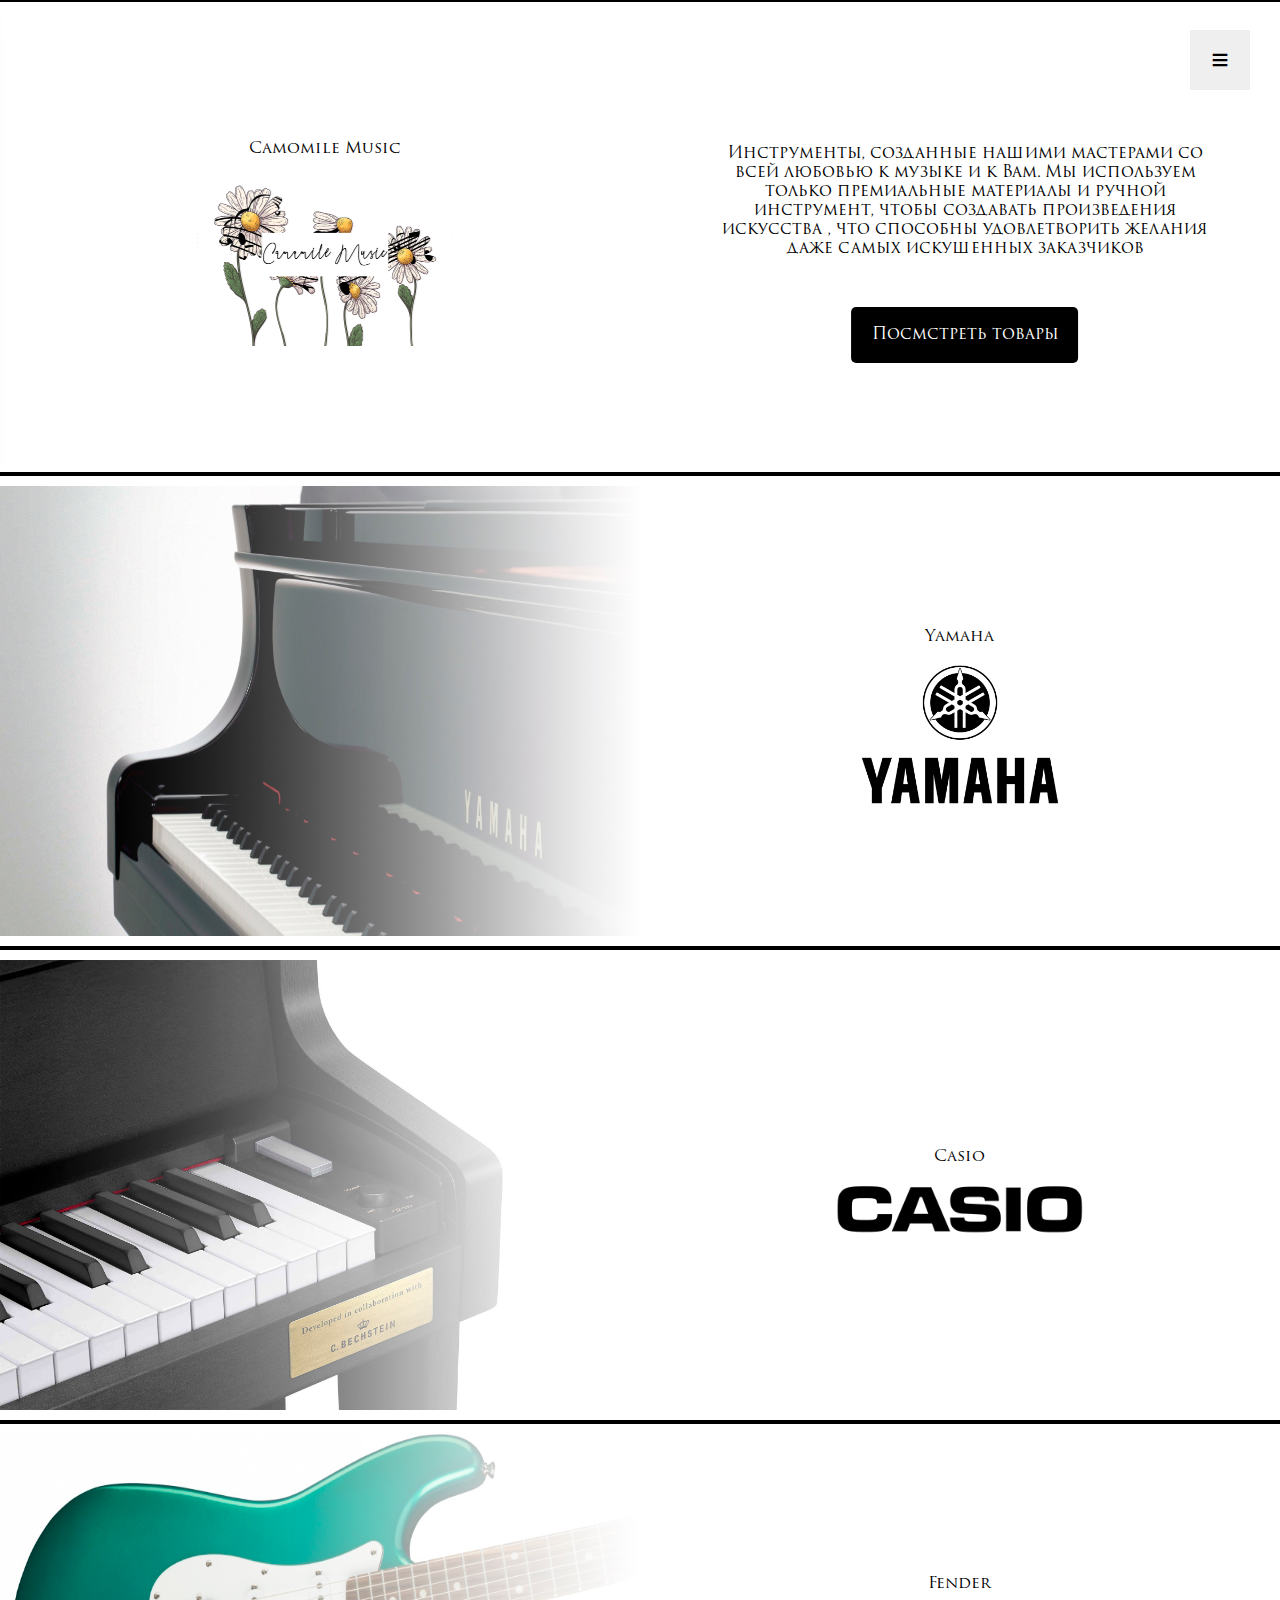
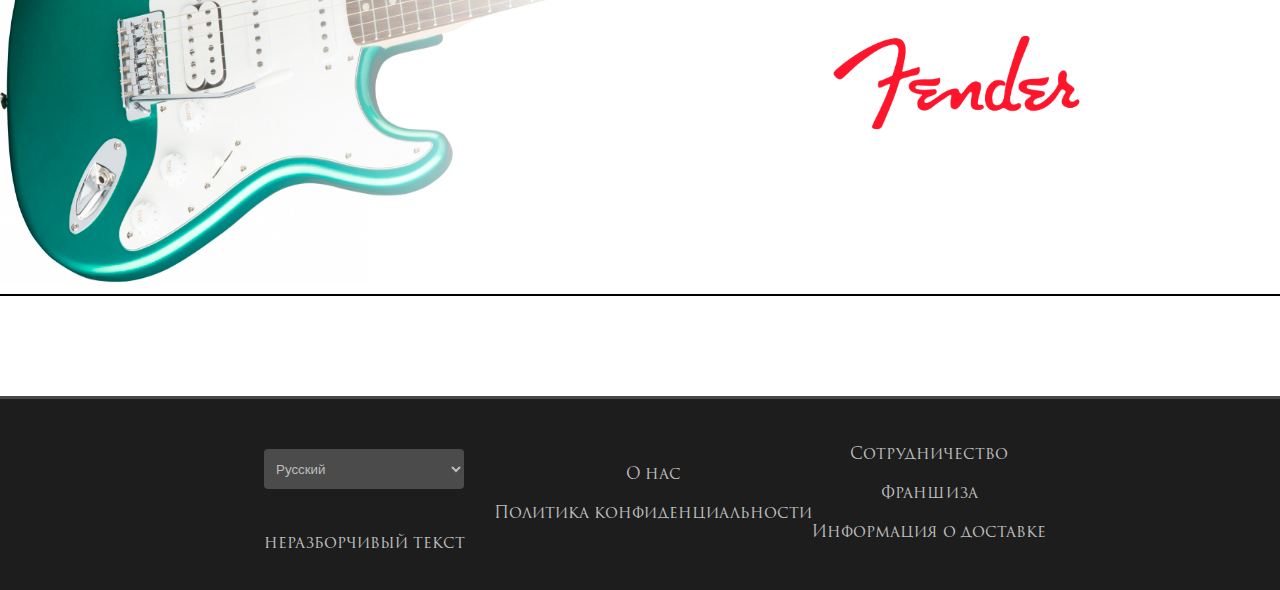
==== catalog.html @ ef1dc5f1 "added files" ====
<!DOCTYPE html>
<html lang="en">
<head>
    <meta charset="UTF-8">
    <meta http-equiv="X-UA-Compatible" content="IE=edge">
    <meta name="viewport" content="width=device-width, initial-scale=1.0">
    <link rel="stylesheet" href="styles.css">
    <title>Каталог</title>
</head>
<body>
    <header class="header">
        <div class="side-menu-button">
            <button>≡</button>
        </div>
        <div class="container">
            <div class="header__flex">
                <img src="images/logo_no_name_small.png" alt="">
                <div class="header__logo">
                    <a href="index.html">Camomile Music</a>
                </div>
                <div class="header__menu">
                    <div class="header__menu__center">
                        <a href="#" class="menu-item">Каталог</a>
                        <a href="#about" class="menu-item">О нас</a>
                        <a href="#map" class="menu-item">Адрес</a>
                        <a href="#conts" class="menu-item">Контакты</a>
                    </div>
                    <div class="header__menu__button">
                        <a href="tel:88005553535" class="header__menu__button__link">+7 800 555 35 35</a>
                    </div>
                </div>
            </div>
        </div>
    </header>
    <div class="overlay"></div>

    <div class="catalog">
        <div class="brands">
            <div class="brand" id="us">
                <div class="brand__banner" id="our-banner"></div>
                <div class="brand__text">
                    <p class="regular-text">Camomile Music</p>
                    <div class="brand__logo">
                        <img src="images/logov2.png" alt="">
                    </div>
                </div>
                <div class="brand__descr">
                    <p class="regular-text">
                        Инструменты, созданные нашими мастерами со всей любовью
                        к музыке и к Вам. Мы используем только премиальные материалы
                        и ручной инструмент, чтобы создавать произведения искусства
                        , что способны удовлетворить желания даже самых искушенных заказчиков
                    </p>
                    <div class="banner-button">
                        <a href="goods.html" class="banner-button__link">Посмстреть товары</a>
                    </div>
                </div>
            </div>

            <div class="brand" id="yamaha">
                <div class="brand__banner" id="yamaha-banner"></div>
                <div class="brand__text" id="our-text">
                    <p class="regular-text">Yamaha</p>
                    <div class="brand__logo">
                        <img src="images/yamaha_logo.png" alt="">
                    </div>
                </div>
                <div class="brand__descr">
                    <p class="regular-text">
                        Японская компания, основанная в далёком 1887 году. Является крупнейшим производитиелем музыкальных инструментов
                        Yamaha - синоним слова "качество"
                    </p>
                    <div class="banner-button">
                        <a href="goods.html" class="banner-button__link">Посмстреть товары</a>
                    </div>
                </div>
            </div>
            <div class="brand" id="casio">
                <div class="brand__banner" id="casio-banner"></div>
                <div class="brand__text">
                    <p class="regular-text">Casio</p>
                    <div class="brand__logo">
                        <img src="images/casio_logo.png" alt="">
                    </div>
                </div>
                <div class="brand__descr">
                    <p class="regular-text">
                        Casio - гигант в производстве электроники, в т.ч. музыкальных
                        инструментов. Цифровые инструменты этого производителя
                        по праву считаются одними из лучших в мире
                    </p>
                    <div class="banner-button">
                        <a href="goods.html" class="banner-button__link">Посмстреть товары</a>
                    </div>
                </div>
            </div>
            <div class="brand" id="fender">
                <div class="brand__banner" id="fender-banner"></div>
                <div class="brand__text">
                    <p class="regular-text">Fender</p>
                    <div class="brand__logo">
                        <img src="images/fender_logo.png" alt="">
                    </div>
                </div>
                <div class="brand__descr">
                    <p class="regular-text">
                        Fender - пионер на рынке электрических и аккустических
                        гитар. Является поистине легендарной фирмой среди музыкантов, а иx
                        Fender Stratocaster стала одной из лучших серийных гитар во всём мире
                    </p>
                    <div class="banner-button">
                        <a href="goods.html" class="banner-button__link">Посмстреть товары</a>
                    </div>
                </div>
            </div>
        </div>
    </div>

    <footer class="footer">
        <div class="container">
            <div class="footer__menu">
                <div class="footer__menu__elem">
                    <select class="footer__menu__lang-select">
                        <option value="">Русский</option>
                        <option value="">English</option>
                        <option value="">日本語</option>
                        <option value="">(Тут ничего не работает)</option>
                    </select>
                    <p>неразборчивый текст</p>
                </div>
                <div class="footer__menu__elem">
                    <a href="index.html#about">О нас</a>
                    <a href="privacy.html">Политика конфиденциальности</a>
                </div>
                <div class="footer__menu__elem">
                    <a href="empty.html">Сотрудничество</a>
                    <a href="#">Франшиза</a>
                    <a href="empty.html">Информация о доставке</a>
                </div>
            </div>
        </div>
    </footer>
</body>
<script src="script.js"></script>
</html>
---- styles.css ----
@font-face {
    font-family: 'Aulia';
    src: url("fonts/20279.otf");
}

@font-face {
    font-family: 'Trajan';
    src: url("fonts/Trajan\ Pro\ 3\ Regular.otf");
}

html {
    scroll-behavior: smooth;
}

body {
    margin: 0 0px;
}

#about, #map, #conts {
    position: relative;
    width: 100%;
    height: 0;
    top: -90px;
}



.side-menu-button {
    display: none;
}

.container {
    max-width: 1324px;
    width: 1324px;
}

.header {
    margin: 0;
    display: flex;
    justify-content: center;
    border-bottom: 1px solid black;
    position: fixed;
    width: 100%;
    top: 0;
    left: 50%;
    transform: translateX(-50%);
    z-index: 100;
    background-color: white;

}

.header__flex > img {
    margin-right: 30px;
}

.header__flex {
    display: flex;
    justify-content: center;
    height: 90px;
    flex-direction: row;
}

.overlay {
    position: fixed;
    top: 0;
    left: 0;
    width: 100%;
    height: 100%;
    background-color: rgba(0, 0, 0, 0.5); /* Прозрачный черный фон */
    opacity: 0;
    pointer-events: none;
    transition: opacity 0.3s ease;
    z-index: 99;
}

.header__logo {
    display: flex;
    align-items: center;
}

.header__logo a {
    font-family: Aulia;
    font-size: 65px;
    margin: 10px 0;
    margin-right: 30px;
    color: black;
    text-decoration: none;
}

.header__menu {
    display: flex;
    flex-direction: row;
    align-items: center;
}

.header__menu__center {
    display: flex;
}

.header__menu__center > a {
    margin: 10px;
    font-family: 'Trajan';
    text-decoration: none;
    color: black;
    padding: 10px;
    border: none;
    border-bottom: 1px solid white;
    transition: border-bottom 0.3s ease-in-out;
    background-color: white;
    font-size: 16px;
}

.header__menu__center > a:hover {
    border-bottom: 1px solid black;
    cursor: pointer;
}

.header__menu__button {
    display: flex;
    justify-content: flex-end;
    align-items: center;
    padding-left: 20px;
}

.banner-button__link {
    font-family: 'Trajan';
    color: white;
    text-decoration: none;
    padding: 20px 20px;
    border-radius: 5px;
    background-color: black;
    transition: background-color 0.3s ease;
}

.header__menu__button__link {
    font-family: 'Trajan';
    color: white;
    text-decoration: none;
    padding: 10px 20px;
    border-radius: 5px;
    background-color: black;
    border: 1px solid white;
    transition: background-color 0.3s ease;
}
  
.header__menu__button__link:hover,
.header__menu__button__link:focus,
.header__menu__button__link:active {
    background-color: white;
    color: black;
    border: 1px solid black;
}

.banner-button__link:hover,
.banner-button__link:focus,
.banner-button__link:active {
    background-color: white;
    color: black;
    border: 1px solid black;
}


.main {
    margin-top: 5px;
    position: relative;
    top: 71px;
    display: flex;
    justify-content: center;
    align-items: center;
    flex-direction: column;
}

#slide1 {
    background-image: url("images/piano_bw.jpg");
}

#slide2 {
    background-image: url("images/piano.png");
}

#slide3 {
    background-image: url("images/piano_bw.jpg");
}


.slider {
    height: calc(100vh - 71px);
    width: 100%;
    position: relative;
    overflow: hidden;
}

.slides {
    height: 100%;
    transition: transform 1s ease-out;
    position: relative;
    overflow: hidden;
}

.slide {
    position: absolute;
    display: flex;
    height: 100%;
    width: 100%;
    justify-content: center;
    background-repeat: no-repeat;
    background-size: cover;
    opacity: 0;
    transition: opacity 2s ease-in-out;
}

.slide.active {
    opacity: 1;
}


.slide__window {
    display: flex;
    flex: 0 700px;
    min-height: 400px;
    background-color: white;
    align-self: center;
    margin: 0 10px;
    border-radius: 50px;
    justify-content: center;
    align-items: center;
    padding: 10px;
}

.slide__window__text-box {
    width: calc(100% - 80px);
    height: calc(100% - 60px);
    border: 4px solid black;
    border-radius: 50px;
    padding: 30px;
}

.slide__window__text {
    font-family: 'Trajan';
    text-align: center;
    padding: 5px;
}

.slide__window__text_small {
    font-size: medium;
}

@keyframes fade {
    0% {opacity: 0;}
    50% {opacity: 0.5;}
    100% {opacity: 1;}
}

.sep {
    background-image: url("images/orn2.png");
    width: 100%;
    height: 120px;
    background-position: center;
    background-size: 100vw;
    margin: 10px auto;

}

.sep.rev {
    transform: rotate(180deg);
}

.info {
    display: flex;
    justify-content: center;
    text-align: center;
    margin: 15px;
}

.info__first {
    display: flex;
    flex-wrap: wrap;
    justify-content: space-between;
    text-align: left;
    align-items: center;
}

.info__first__header {
    flex: 0 1 600px;
    margin: 30px 0;
}

.info__first__text {
    flex: 0 1 600px;
}

.info__text {
    text-align: center;
    font-weight: bold;
}

.info__second {
    margin-top: 50px;
    display: flex;
    flex-direction: row;
    justify-content: space-between;
    flex-wrap: wrap;
}

.info__second__element {
    flex: 1 200px;
    border-right: 1px solid black;
}

.about {
    display: flex;
    justify-content: center;
    font-family: 'Trajan';
}

.about__flex {
    display: flex;
    flex-wrap: wrap;
    justify-content: space-between;
    margin-left: 1%;
}

.about__headline {
    font-size: 40px;
    font-weight: bold;
    text-align: center;
}

.about__info {
    display: flex;
    flex-direction: column;
    flex: 0 500px;
    margin: auto;
}

.about__info__first {
    display: flex;
    width: 100%;
    flex-wrap: wrap;
    justify-content: space-around;
}

.about__info__first__header {
    font-size: 35px;
    text-align: left;
    flex: 1 500px;
    margin-right: 30px;
}

.about__info__first__text {
    flex: 1 500px;
}

#orn3 {
    background-image: url("images/orn3.png");
    background-size: cover;
    height: 140px;
}

.about__info__second {
    display: flex;
    /* flex-wrap: wrap; */
    justify-content: space-between;
    margin: 60px 0;
}

.about__info__second__header {
    font-size: 35px;
    font-weight: bold;
    margin-right: 20px;
    text-align: center;
}

.about__info__second__text {
    font-size: 20px;
    flex: 1;
    border-left: 2px solid black;
    text-align: center;
    margin: 0;

}

.empty {
    display: flex;
    position: relative;
    align-items: center;
    justify-content: center;
    text-align: center;
    height: calc(100vh - 280px);
    width: 100%;
    flex-direction: column;
}


.empty > .container {
    display: flex;
    flex-direction: column;
}

#empty-sep {
    position: relative;
    top: 90px;
}

.catalog {
    display: flex;
    position: relative;
    top: 90px;
    overflow: hidden;
    width: 150%;
}

.brand {
    display: flex;
    height: calc(55vh - 45px);
    align-items: center;
    width: 100%;
    transition: transform 0.5s ease;
    border: 2px solid black;
    padding: 10px 0;
}

.brand.shifted {
    transform: translateX(-33%);
}

.brand__banner {
    /* flex: 1 1 33%; */
    width: calc(100% / 3);
    height: 100%;
    background-size: 100% 100%;
    background-repeat: no-repeat;
}


.brands {
    display: flex;
    flex-direction: column;
    width: 100%;
    align-items: center;
}

.brand__text {
    /* flex: 1 1 33%; */
    width: calc(100% / 3);
    text-align: center;
    z-index: 3;
}

.brand__descr {
    display: flex;
    flex-direction: column;
    justify-content: center;
    align-items: center;
    /* flex: 1 33%; */
    width: calc(100% / 3);
    text-align: center;
}

.brand__descr > p {
    width: 80%;
}

#yamaha-banner {
    background-image: url("images/yamaha1.jpg");
}

#our-banner {
    background-image: url("images/our-work.jpg");
}

#casio-banner {
    background-image: url("images/casio.jpg");
    background-size: 80% 100%;
}

#fender-banner {
    background-image: url("images/fender1.jpg");
}


.brand__logo img {
    height: 40%;
    width: 40%;
}


.brand.reverse {
    flex-direction: row-reverse;
}

.small-text {
    font-size: 14px;
    font-family: 'Trajan';
}

.large-text {
    font-size: 35px;
    font-family: 'Trajan';
}

.xlarge-text {
    font-size: 50px;
    font-family: 'Trajan';
}

.regular-text {
    font-size: 20px;
    font-family: 'Trajan';
    text-decoration: none;
    color: black;
}

.map {
    display: flex;
    justify-content: center;
    font-family: 'Trajan';
    text-align: center;
    margin: 40px;
}

.map__window {
    display: flex;
    flex: 1 0 1500px;
}

.conts {
    display: flex;
    justify-content: center;
    height: 300px;
    align-items: center;
}

.conts__text {
    display: flex;
    flex-direction: row;
    flex-wrap: wrap;
    justify-content: space-between;
}

.conts__text__first {
    flex: 0 608px;
    text-align: right;
    margin: auto;
}

.conts__text__contacts {
    height: 100%;
    flex: 0 608px;
    margin: auto;
    border-left: 1px solid black;
    padding-left: 30px;
}

.conts__text__contacts a {
    color: black;
}


.footer {
    background-color: #1D1D1D;
    display: flex;
    justify-content: center;
    align-items: center;
    color:rgb(190, 190, 190);
    font-family: 'Trajan';
    margin-top: 100px;
}

.footer > .container {
    width: 1300px;
}

.footer__logo {
    display: flex;
    align-items: center;
    height: 100px;
    padding: 0 12px;
}

.footer__menu__lang-select {
    height: 40px;
    width: 200px;
    background-color: #4b4b4b;
    border: none;
    color: rgb(190, 190, 190);
    border-radius: 4px;
    padding: 8px;
}

.footer__menu {
    display: flex;
    padding: 20px 12px;
    justify-content: space-between;
    border-top: 3px solid rgb(71, 71, 71);
    flex-wrap: wrap;
}

.footer__menu__elem a, .footer__bottom a {
    color: rgb(190, 190, 190);
    text-decoration: none;
    display: block;
    padding: 10px 0;
}

.banner-button {
    margin-top: 50px;
}

.footer__menu__elem {
    display: flex;
    flex-direction: column;
    /* width: 30%; */
    flex-basis: content;
    justify-content: center;
}

.footer__apps, .footer__bottom {
    justify-content: space-evenly;
}

.footer__bottom {
    flex-wrap: wrap;
}

.footer__bottom > a {
    padding: 10px 10px;
}

.privacy {
    display: flex;
    justify-content: center;
    margin: 100px 0 30px;
}

.goods {
    position: relative;
    top: 90px;
    display: flex;
    justify-content: center;
    font-family: 'Trajan';
    text-align: center;
}

.goods__price {
    display: flex;
    justify-content: space-between;
    flex-wrap: wrap;
}

.good__price__elem {
    flex: 0 358px;
    margin: auto;
}

.good__price__elem > img {
    width: 100%;
}

@media screen and (max-width: 1310px) {
    .sep {
        /* background-image: url("images/orn1.png"); */
        width: 95vw;
        height: 70px;
        background-size: 100vw 100%;
    }

    #orn3 {
        height: 90px;
        background-repeat: no-repeat;
    }


    .catalog {
        top: 0;
    }

    .conts__text__contacts {
        border: none;
        justify-content: center;
        text-align: center;
        padding: 0;
    }

    .conts__text__first {
        justify-content: center;
        text-align: center;
    }

    .header__flex > img {
        display: none;
    }

    .empty {
        top: 0;
    }

    .large-text {
        font-size: 25px;
    }

    .regular-text {
        font-size: 16px;
    }

    
    .header__flex {
        position: fixed;
        top: 0;
        right: -500px;
        width: 300px;
        height: 100vh;
        background-color: white;
        transition: right 0.3s ease;
        flex-direction: column;
        justify-content: start;
        background-image: url("images/logo_no_name.png");
        background-size: 120%;
        background-repeat: no-repeat;
        background-position: bottom;
    }
    
    #about, #map, #conts {
        position: relative;
        width: 100%;
        height: 0;
        top: 0px;
    }
    

    body {
        margin: 0;
        padding: 0;
    }

    .header__flex.open {
        right: 0;
    }

    .overlay.open {
        opacity: 1;
        pointer-events: auto;
    }
    
    .footer__menu {
        align-items: center;
        justify-content: center;
        text-align: center;
    }

    .footer__menu__lang-select {
        margin: 30px;
    }

    .side-menu-button.hide {
        display: none;
    }

    .header__logo {
        text-align: right;
    }


    .header {
        border-bottom: none;
    }

    .header__menu {
        flex-direction: column;
    }

    .header__menu__center {
        display: flex;
        flex-direction: column;
        width: 80%;
        padding: 20px;

    }

    .header__pic {
        display: none;
    }


    .header__menu__center > a {
        width: 100%;
        display: block;
        text-align: right;
        border-bottom: 1px solid #f1f1f1;
        margin: 10px 5px 10px 0;
        padding: 0;

    }

    .side-menu-button {
        display: block;
        position: fixed;
        top: 30px;
        right: 30px;
    }

    .side-menu-button button {
        height: 60px;
        width: 60px;
        font-size: 30px;
        border: none;
        cursor: pointer;
    }

    * {
        -webkit-tap-highlight-color: transparent;
    }

    .banner {
        height: 100vh;
    }

    .main {
        margin: 0;
        top: 0;
    }

    .slider {
        height: 100vh;
    }

    .info__first {
        text-align: center;
    }

    .info__second__element {
        border-right: none;
        border-bottom: 1px solid black;
    }
}
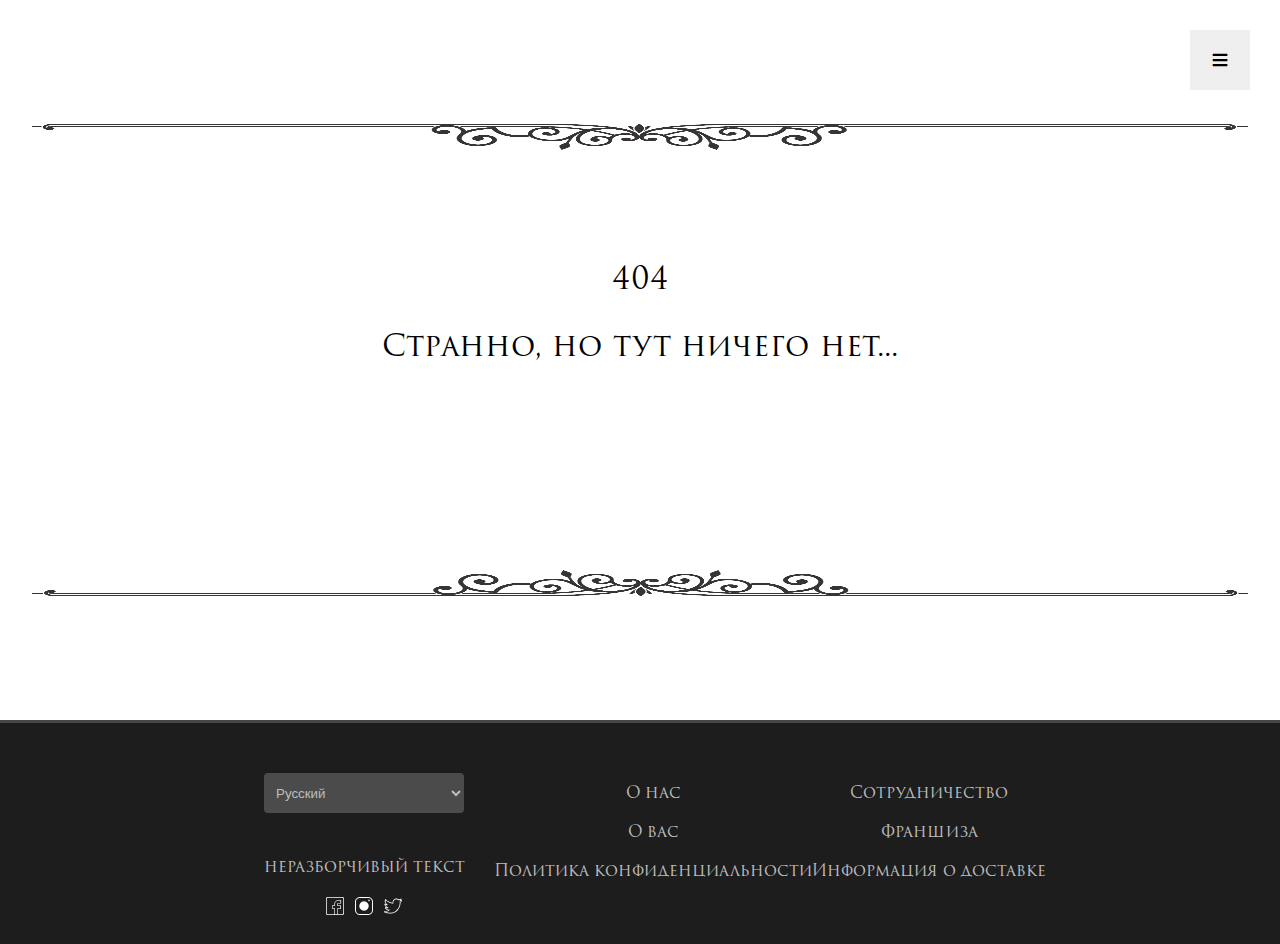
==== commit f9d0010a: "update" ====
--- a/catalog.html
+++ b/catalog.html
@@ -6,6 +6,15 @@
     <meta name="viewport" content="width=device-width, initial-scale=1.0">
     <link rel="stylesheet" href="styles.css">
     <title>Каталог</title>
+    <script>
+        function checkScreenWidth() {
+            if (window.innerWidth <= 1310) {
+                window.location.href = 'empty.html'
+            }
+        }
+
+        window.onload = checkScreenWidth;
+    </script>
 </head>
 <body>
     <header class="header">
@@ -52,7 +61,7 @@
                         , что способны удовлетворить желания даже самых искушенных заказчиков
                     </p>
                     <div class="banner-button">
-                        <a href="goods.html" class="banner-button__link">Посмстреть товары</a>
+                        <a href="goods.html" class="banner-button__link">Посмотреть товары</a>
                     </div>
                 </div>
             </div>
@@ -71,7 +80,7 @@
                         Yamaha - синоним слова "качество"
                     </p>
                     <div class="banner-button">
-                        <a href="goods.html" class="banner-button__link">Посмстреть товары</a>
+                        <a href="goods.html" class="banner-button__link">Посмотреть товары</a>
                     </div>
                 </div>
             </div>
@@ -90,7 +99,7 @@
                         по праву считаются одними из лучших в мире
                     </p>
                     <div class="banner-button">
-                        <a href="goods.html" class="banner-button__link">Посмстреть товары</a>
+                        <a href="goods.html" class="banner-button__link">Посмотреть товары</a>
                     </div>
                 </div>
             </div>
@@ -109,7 +118,7 @@
                         Fender Stratocaster стала одной из лучших серийных гитар во всём мире
                     </p>
                     <div class="banner-button">
-                        <a href="goods.html" class="banner-button__link">Посмстреть товары</a>
+                        <a href="goods.html" class="banner-button__link">Посмотреть товары</a>
                     </div>
                 </div>
             </div>
--- a/styles.css
+++ b/styles.css
@@ -388,7 +388,6 @@
     text-align: center;
     height: calc(100vh - 280px);
     width: 100%;
-    flex-direction: column;
 }
 
 
@@ -832,4 +831,12 @@
         border-right: none;
         border-bottom: 1px solid black;
     }
+
+    .empty {
+        height: 50vh;
+    }
+
+    .empty p {
+        font-size: 30px;
+    }
 }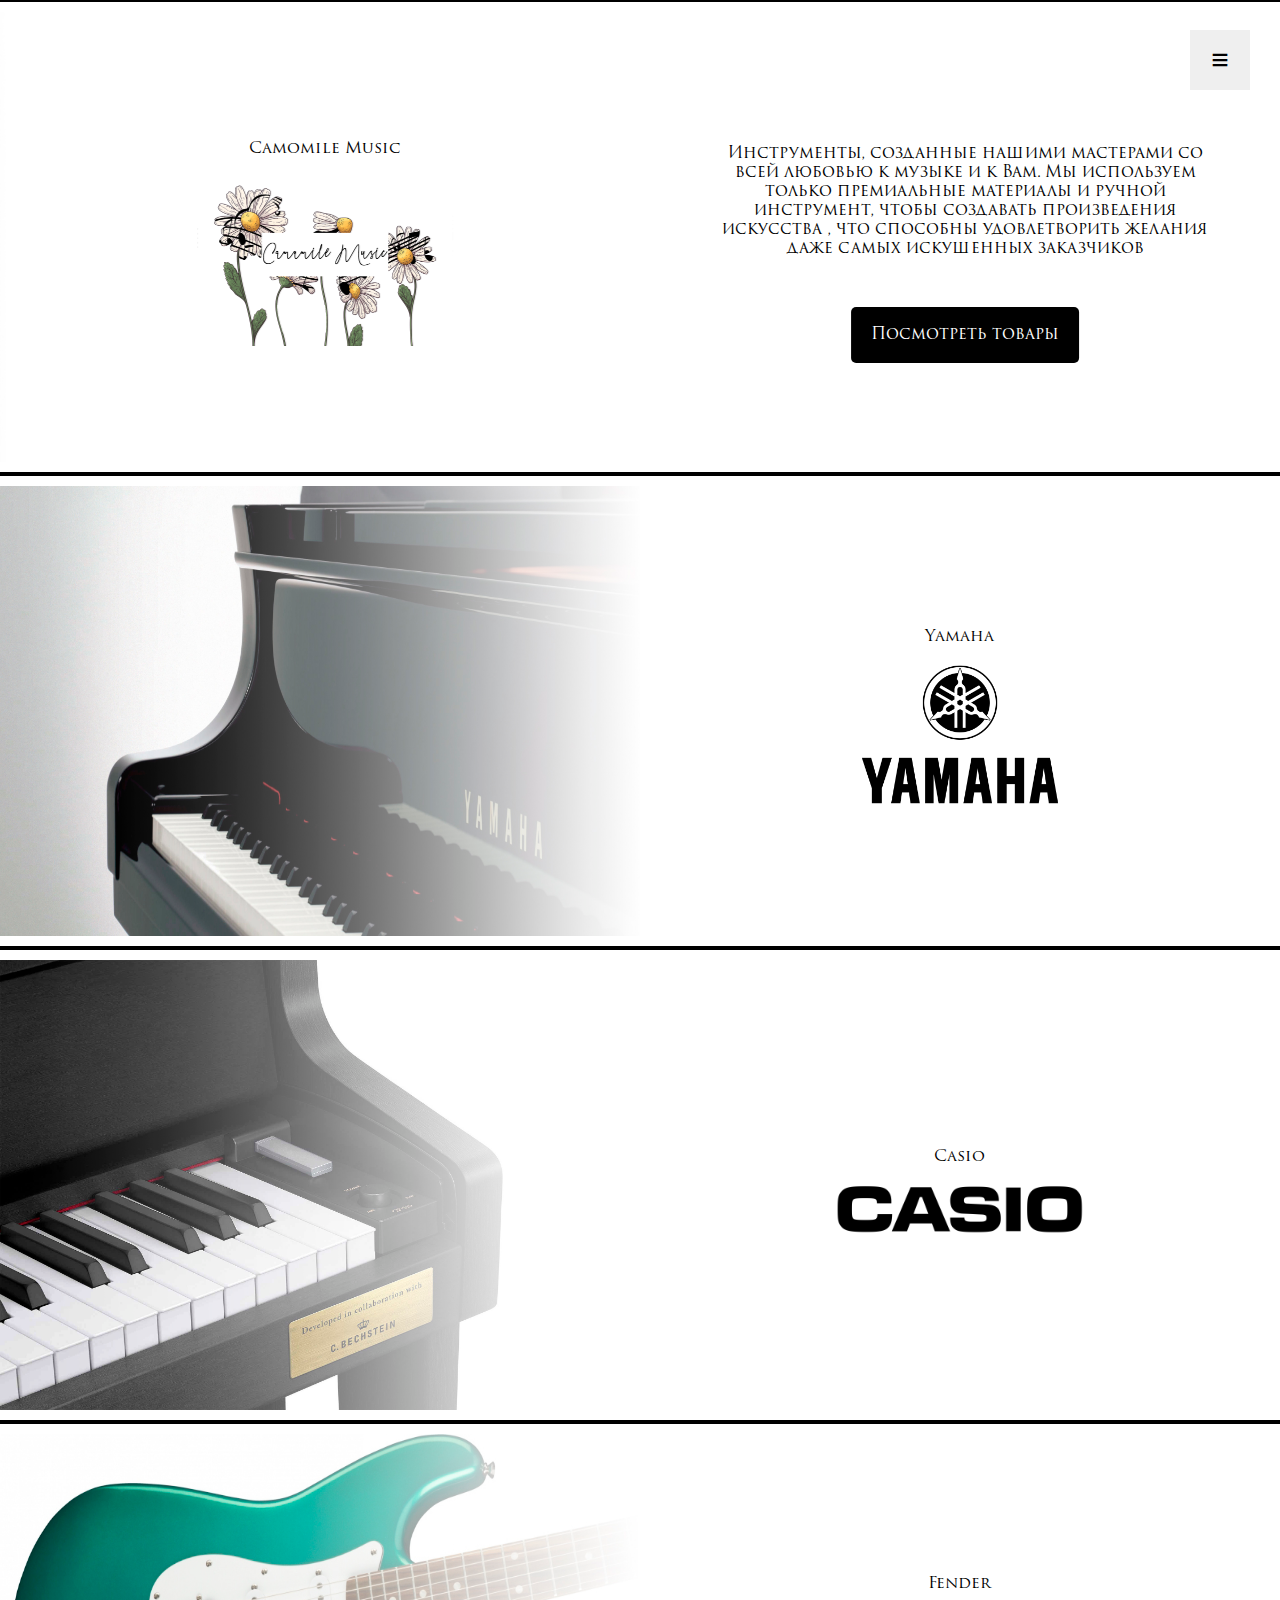
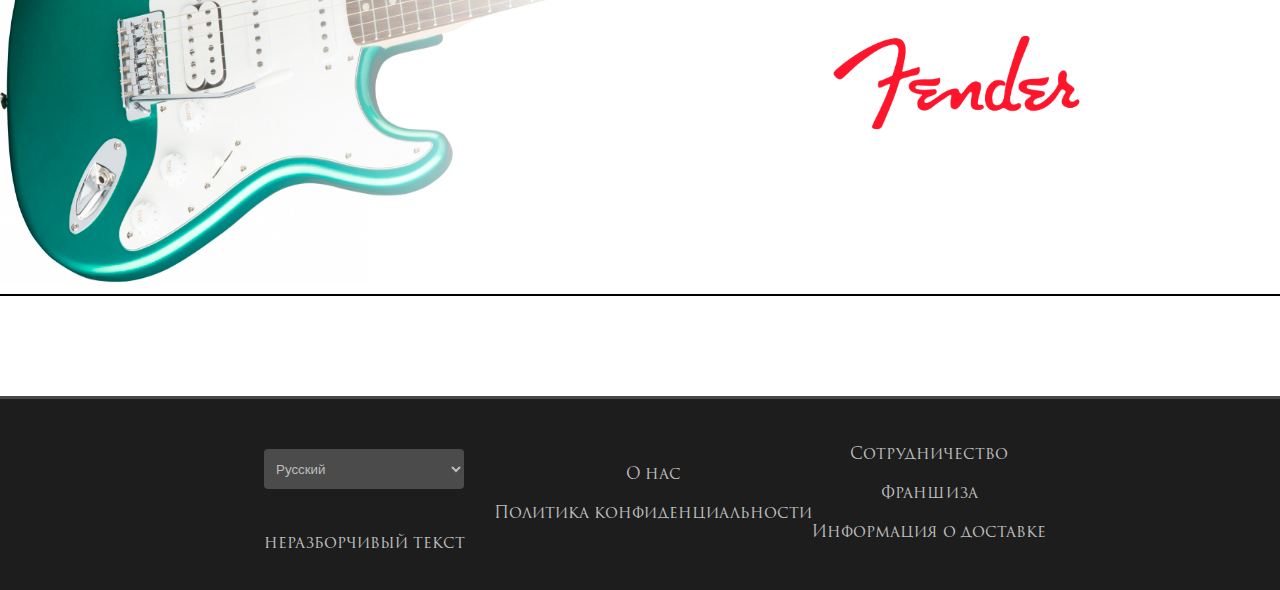
==== commit 784443aa: "Removed unused function" ====
--- a/catalog.html
+++ b/catalog.html
@@ -7,13 +7,13 @@
     <link rel="stylesheet" href="styles.css">
     <title>Каталог</title>
     <script>
+        // функция для проверки размера экрана. Я хотел сделать отдельную странцу под мобилку, но мне стало лень
         function checkScreenWidth() {
             if (window.innerWidth <= 1310) {
                 window.location.href = 'empty.html'
             }
         }
-
-        window.onload = checkScreenWidth;
+        // функция нигде не вызывается, но её определение я оставил на будущее
     </script>
 </head>
 <body>
--- a/styles.css
+++ b/styles.css
@@ -824,7 +824,7 @@
     }
 
     .info__first {
-        text-align: center;
+        text-align: center;  
     }
 
     .info__second__element {
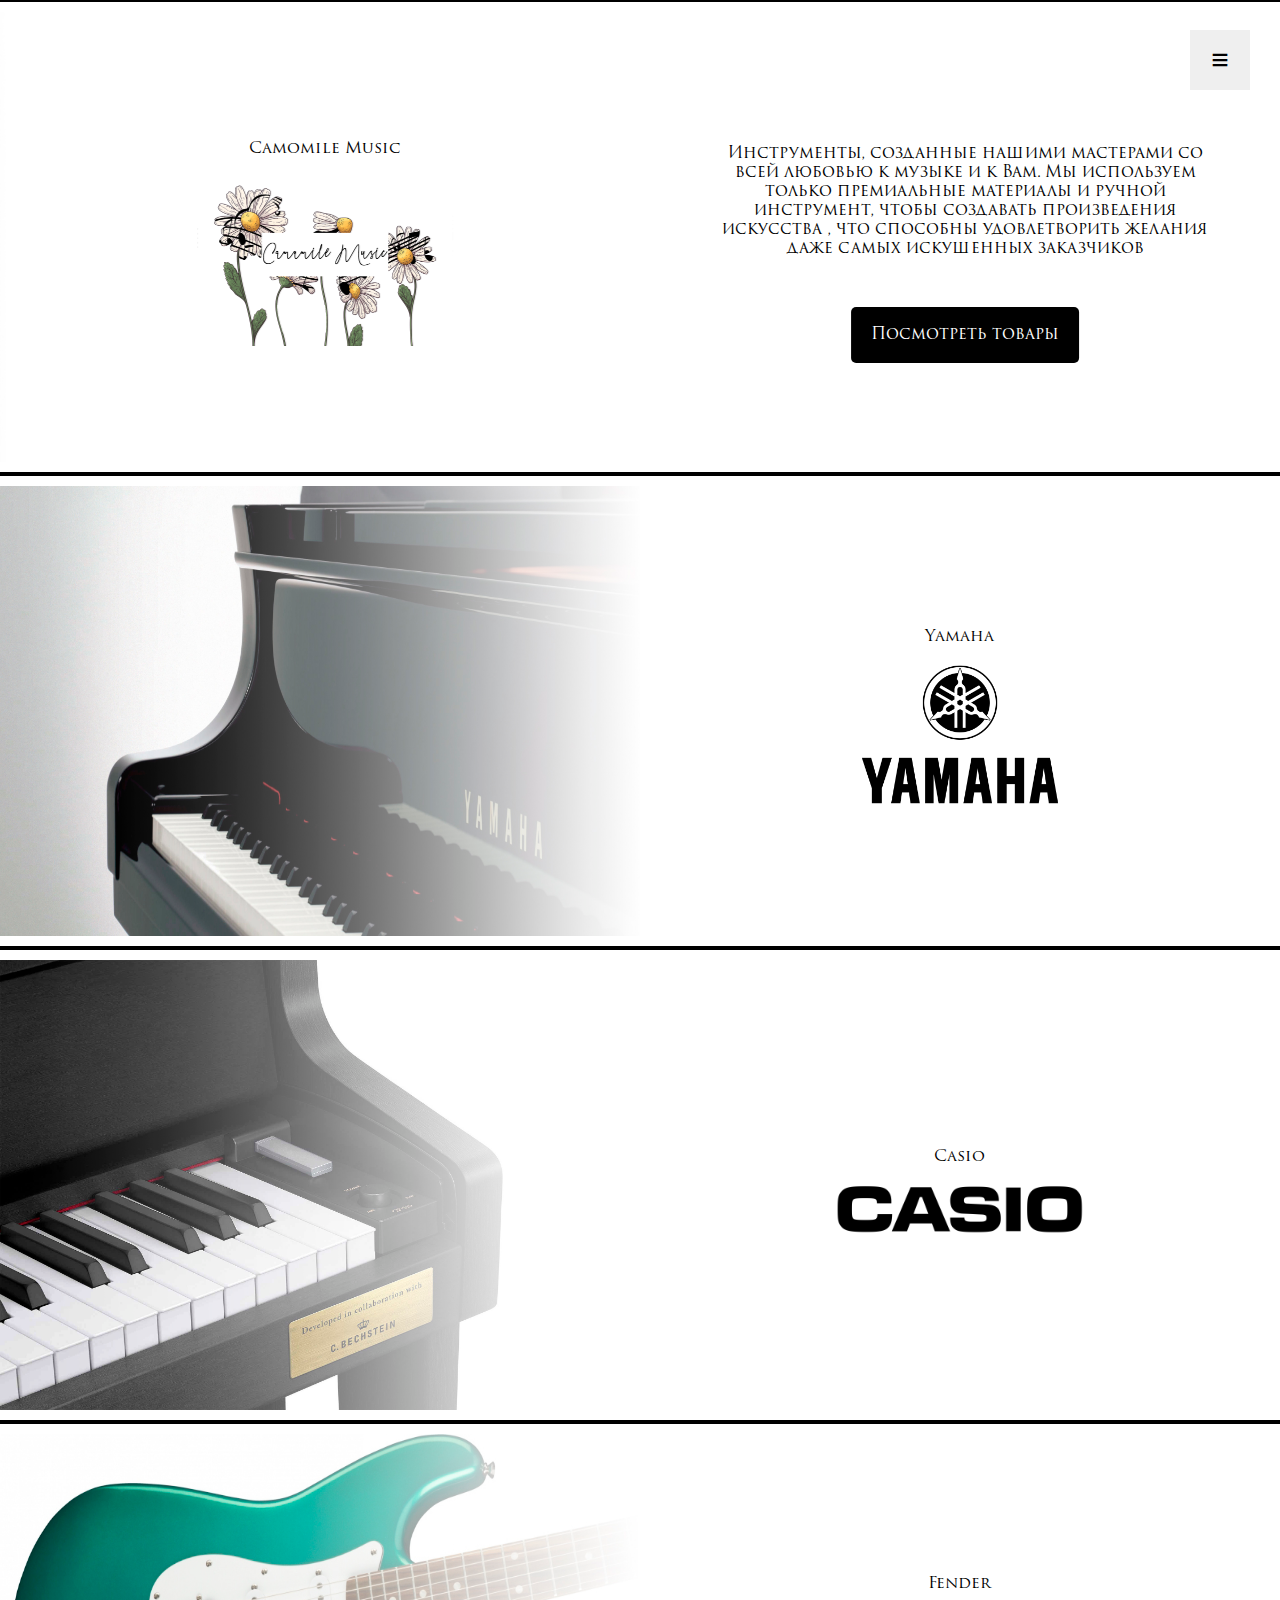
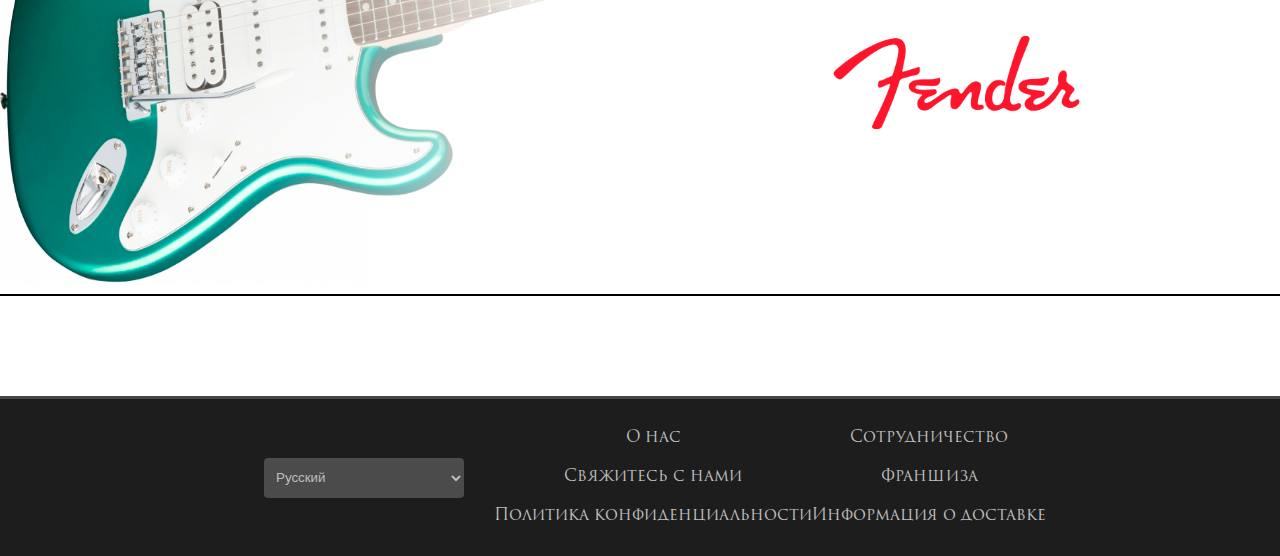
==== commit c856f60a: "Fixed links in header and footer" ====
--- a/catalog.html
+++ b/catalog.html
@@ -29,10 +29,10 @@
                 </div>
                 <div class="header__menu">
                     <div class="header__menu__center">
-                        <a href="#" class="menu-item">Каталог</a>
-                        <a href="#about" class="menu-item">О нас</a>
-                        <a href="#map" class="menu-item">Адрес</a>
-                        <a href="#conts" class="menu-item">Контакты</a>
+                        <a href="catalog.html" class="menu-item">Каталог</a>
+                        <a href="index.html#about" class="menu-item">О нас</a>
+                        <a href="index.html#map" class="menu-item">Адрес</a>
+                        <a href="index.html#conts" class="menu-item">Контакты</a>
                     </div>
                     <div class="header__menu__button">
                         <a href="tel:88005553535" class="header__menu__button__link">+7 800 555 35 35</a>
@@ -41,6 +41,7 @@
             </div>
         </div>
     </header>
+
     <div class="overlay"></div>
 
     <div class="catalog">
@@ -135,15 +136,15 @@
                         <option value="">日本語</option>
                         <option value="">(Тут ничего не работает)</option>
                     </select>
-                    <p>неразборчивый текст</p>
                 </div>
                 <div class="footer__menu__elem">
                     <a href="index.html#about">О нас</a>
+                    <a href="index.html#conts">Свяжитесь с нами</a>
                     <a href="privacy.html">Политика конфиденциальности</a>
                 </div>
                 <div class="footer__menu__elem">
                     <a href="empty.html">Сотрудничество</a>
-                    <a href="#">Франшиза</a>
+                    <a href="empty.html">Франшиза</a>
                     <a href="empty.html">Информация о доставке</a>
                 </div>
             </div>
